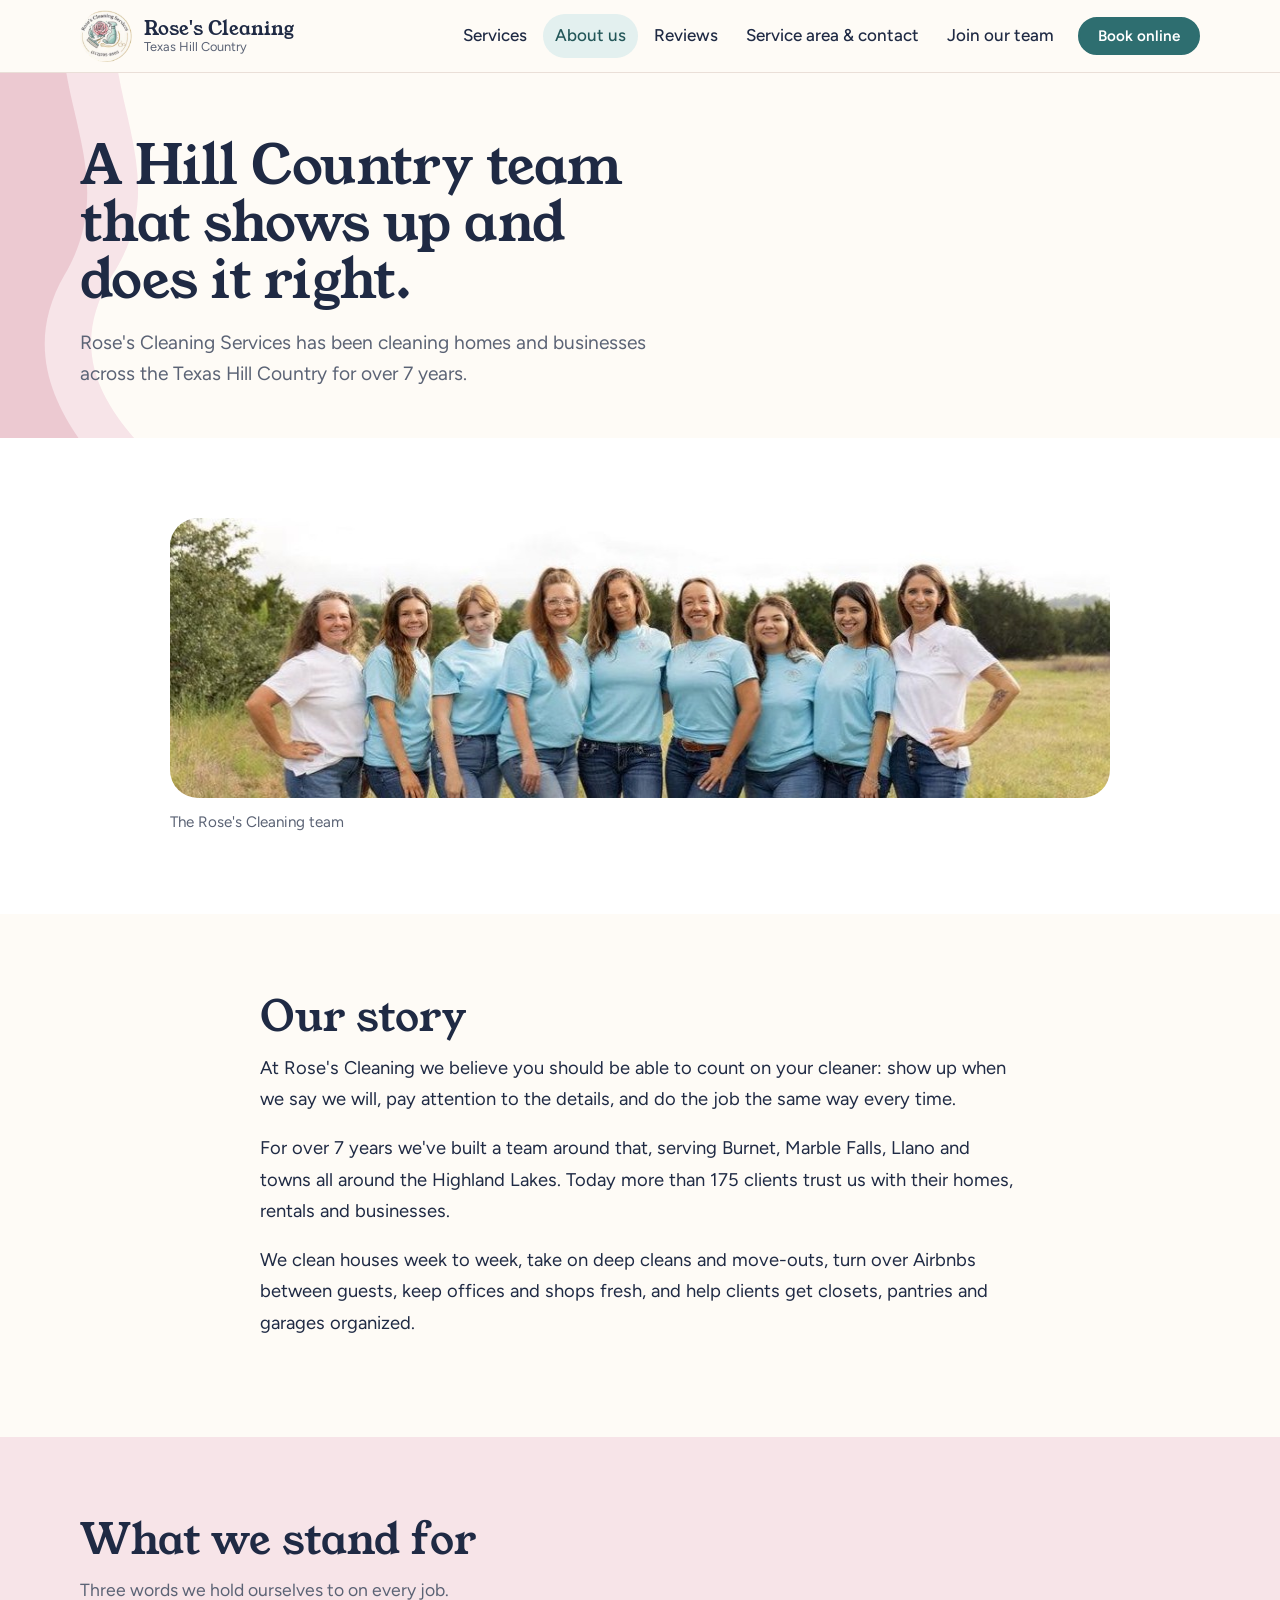
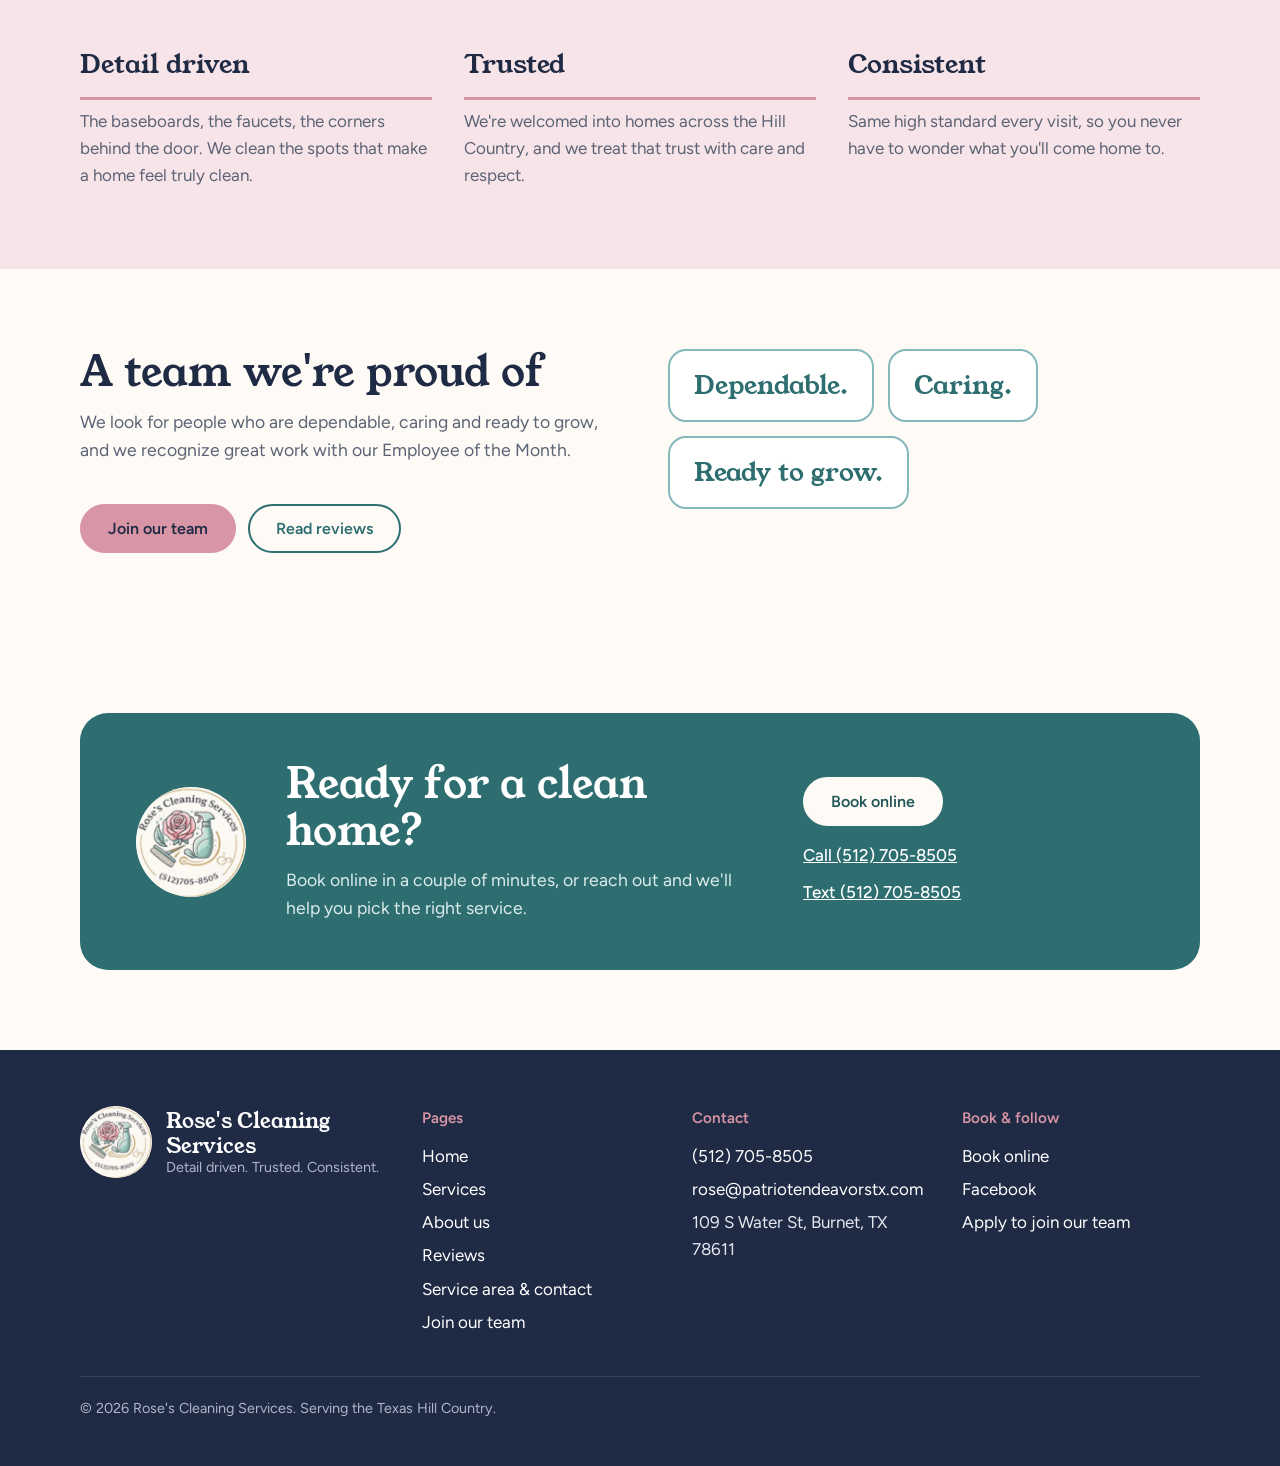
==== about.html @ 95f4df77 "Brand colors and logo, add About, Reviews, Contact and Careers pages - Teal, rose pink and cream pal" ====
<!doctype html>
<html lang="en">
<head>
  <meta charset="utf-8">
  <meta name="viewport" content="width=device-width, initial-scale=1">
  <title>About us | Rose's Cleaning Services</title>
  <meta name="description" content="Meet the Rose's Cleaning team: detail driven, trusted and consistent cleaning across the Texas Hill Country for over 7 years.">
  <link rel="preconnect" href="https://fonts.googleapis.com">
  <link rel="preconnect" href="https://fonts.gstatic.com" crossorigin>
  <link href="https://fonts.googleapis.com/css2?family=Young+Serif&family=Figtree:wght@400;500;600;700&display=swap" rel="stylesheet">
  <link rel="stylesheet" href="styles.css">
  <link rel="icon" href="images/logo.png">
</head>
<body>
  <a class="skip" href="#main">Skip to content</a>
  <div id="site-header"></div>

  <main id="main">
    <section class="page-hero">
      <svg class="swoosh swoosh-left" viewBox="0 0 520 760" aria-hidden="true">
        <path d="M0 0 H260 C150 160 330 300 220 470 C140 600 230 690 300 760 H0 Z" fill="var(--pink-soft)"/>
        <path d="M0 0 H180 C80 170 250 300 150 470 C80 590 150 690 210 760 H0 Z" fill="var(--pink)" opacity=".35"/>
      </svg>
      <div class="wrap">
        <h1>A Hill Country team that shows up and does it right.</h1>
        <p>Rose's Cleaning Services has been cleaning homes and businesses across the Texas Hill Country for over 7 years.</p>
      </div>
    </section>

    <section class="band-white">
      <div class="wrap">
        <figure class="team-photo">
          <img src="images/team.jpg" alt="The Rose's Cleaning team standing together in a Hill Country field, wearing light blue team shirts." width="936" height="280">
          <figcaption>The Rose's Cleaning team</figcaption>
        </figure>
      </div>
    </section>

    <section>
      <div class="narrow prose">
        <h2 class="section-title">Our story</h2>
        <p>At Rose's Cleaning we believe you should be able to count on your cleaner: show up when we say we will, pay attention to the details, and do the job the same way every time.</p>
        <p>For over 7 years we've built a team around that, serving Burnet, Marble Falls, Llano and towns all around the Highland Lakes. Today more than 175 clients trust us with their homes, rentals and businesses.</p>
        <p>We clean houses week to week, take on deep cleans and move-outs, turn over Airbnbs between guests, keep offices and shops fresh, and help clients get closets, pantries and garages organized.</p>
      </div>
    </section>

    <section class="band-pink">
      <div class="wrap">
        <h2 class="section-title">What we stand for</h2>
        <p class="section-intro">Three words we hold ourselves to on every job.</p>
        <div class="values">
          <div class="value">
            <h3>Detail driven</h3>
            <p>The baseboards, the faucets, the corners behind the door. We clean the spots that make a home feel truly clean.</p>
          </div>
          <div class="value">
            <h3>Trusted</h3>
            <p>We're welcomed into homes across the Hill Country, and we treat that trust with care and respect.</p>
          </div>
          <div class="value">
            <h3>Consistent</h3>
            <p>Same high standard every visit, so you never have to wonder what you'll come home to.</p>
          </div>
        </div>
      </div>
    </section>

    <section>
      <div class="wrap split">
        <div>
          <h2 class="section-title">A team we're proud of</h2>
          <p class="section-intro">We look for people who are dependable, caring and ready to grow, and we recognize great work with our Employee of the Month.</p>
          <div class="btn-row">
            <a class="btn btn-pink" href="careers.html">Join our team</a>
            <a class="btn btn-outline" href="reviews.html">Read reviews</a>
          </div>
        </div>
        <div>
          <ul class="traits">
            <li>Dependable.</li>
            <li>Caring.</li>
            <li>Ready to grow.</li>
          </ul>
        </div>
      </div>
    </section>

    <section class="book">
      <div class="wrap book-panel">
        <img src="images/logo.png" alt="">
        <div>
          <h2 class="section-title">Ready for a clean home?</h2>
          <p>Book online in a couple of minutes, or reach out and we'll help you pick the right service.</p>
        </div>
        <div class="book-actions">
          <a class="btn" data-config="bookingLink">Book online</a>
          <a data-config="phoneLink">Call <span data-config="phone"></span></a>
          <a data-config="textLink">Text <span data-config="phone"></span></a>
        </div>
      </div>
    </section>
  </main>

  <div id="site-footer"></div>
  <script src="script.js"></script>
</body>
</html>
---- styles.css ----
/* Rose's Cleaning: colors taken from their logo and graphics */
:root {
  --cream: #FEFBF6;
  --paper: #FFFFFF;
  --teal: #85B8BA;        /* "Now hiring" teal, decorative */
  --teal-soft: #E3F0EF;
  --teal-deep: #2E6E70;   /* buttons and links (readable on white) */
  --teal-dark: #235759;
  --pink: #D795A6;        /* rose pink */
  --pink-soft: #F7E4E8;
  --gold: #C9A86A;        /* logo ring */
  --ink: #1F2A44;         /* navy text from their graphics */
  --muted: #5B6375;
  --line: #EADFD8;
  --display: "Young Serif", Georgia, serif;
  --body: "Figtree", system-ui, sans-serif;
}

*, *::before, *::after { box-sizing: border-box; }
html { scroll-behavior: smooth; }
@media (prefers-reduced-motion: reduce) { html { scroll-behavior: auto; } }

body {
  margin: 0;
  font-family: var(--body);
  font-size: 1.0625rem;
  line-height: 1.6;
  color: var(--ink);
  background: var(--cream);
}
img { display: block; max-width: 100%; }
a { color: var(--teal-deep); }
:focus-visible { outline: 3px solid var(--pink); outline-offset: 3px; }

.wrap { width: min(1120px, 100% - 32px); margin-inline: auto; }
.narrow { width: min(760px, 100% - 32px); margin-inline: auto; }

.skip { position: absolute; left: -999px; top: 8px; background: var(--ink); color: #fff; padding: 8px 14px; border-radius: 8px; z-index: 20; }
.skip:focus { left: 8px; }

/* ---------- Header ---------- */
.site-header {
  position: sticky; top: 0; z-index: 10;
  background: rgba(254,251,246,.95);
  backdrop-filter: blur(8px);
  border-bottom: 1px solid var(--line);
}
.header-inner { display: flex; align-items: center; justify-content: space-between; gap: 16px; padding: 10px 0; }
.brand { display: flex; align-items: center; gap: 12px; text-decoration: none; color: var(--ink); }
.brand img { width: 52px; height: 52px; }
.brand span { font-family: var(--display); font-size: 1.2rem; line-height: 1.1; }
.brand small { display: block; font-family: var(--body); font-size: .8rem; color: var(--muted); }

.main-nav { display: flex; align-items: center; gap: 4px; }
.main-nav a:not(.btn) { color: var(--ink); text-decoration: none; font-weight: 500; padding: 8px 12px; border-radius: 999px; }
.main-nav a:not(.btn):hover { background: var(--pink-soft); }
.main-nav a[aria-current="page"] { background: var(--teal-soft); color: var(--teal-dark); }
.main-nav .btn { margin-left: 8px; }

.menu-toggle { display: none; background: none; border: 1.5px solid var(--line); border-radius: 10px; padding: 8px 12px; font: 600 .95rem var(--body); color: var(--ink); cursor: pointer; }

@media (max-width: 900px) {
  .menu-toggle { display: block; }
  .main-nav {
    display: none;
    position: absolute; left: 0; right: 0; top: 100%;
    flex-direction: column; align-items: stretch; gap: 2px;
    background: var(--cream); border-bottom: 1px solid var(--line);
    padding: 12px 16px 20px;
  }
  .main-nav.open { display: flex; }
  .main-nav .btn { margin: 10px 0 0; }
}

/* ---------- Buttons ---------- */
.btn {
  display: inline-flex; align-items: center; justify-content: center; gap: 6px;
  font: 600 1rem var(--body);
  background: var(--teal-deep); color: #fff;
  border: 2px solid var(--teal-deep); border-radius: 999px;
  padding: 13px 26px; cursor: pointer; text-decoration: none;
  transition: background .15s, border-color .15s;
}
.btn:hover { background: var(--teal-dark); border-color: var(--teal-dark); }
.btn-small { padding: 8px 18px; font-size: .95rem; }
.btn-outline { background: transparent; color: var(--teal-deep); }
.btn-outline:hover { background: var(--teal-soft); color: var(--teal-dark); }
.btn-pink { background: var(--pink); border-color: var(--pink); color: var(--ink); }
.btn-pink:hover { background: #CB8396; border-color: #CB8396; }
.btn-row { display: flex; flex-wrap: wrap; gap: 12px; }

/* ---------- Hero (home) ---------- */
.hero { position: relative; overflow: hidden; padding: 64px 0 88px; }
.swoosh { position: absolute; pointer-events: none; z-index: 0; }
.swoosh-left { left: -120px; top: -40px; width: 520px; height: 760px; }
.hero-grid { position: relative; z-index: 1; display: grid; grid-template-columns: 1fr 1.25fr; gap: 56px; align-items: center; }
.hero h1, .page-hero h1 {
  font-family: var(--display); font-weight: 400;
  font-size: clamp(2.4rem, 5.2vw, 4rem);
  line-height: 1.05; letter-spacing: -.01em;
  margin: 0 0 20px; color: var(--ink);
}
.hero h1 { max-width: 13ch; }
.lede { font-size: 1.2rem; color: var(--muted); max-width: 44ch; margin: 0 0 28px; }
.proof { margin: 28px 0 0; display: flex; align-items: center; gap: 12px; font-weight: 600; }
.proof-badge {
  flex: none; display: grid; place-items: center;
  width: 56px; height: 56px; border-radius: 50%;
  background: var(--pink-soft); border: 2px solid var(--gold);
  font-family: var(--display); font-size: 1.05rem; color: var(--ink);
}
.hero-photo { position: relative; }
.hero-photo { margin: 0; }
.hero-photo img { border-radius: 24px; width: 100%; box-shadow: 16px 16px 0 var(--teal); }

.hero-photo figcaption { margin-top: 26px; font-size: .95rem; color: var(--muted); }
@media (max-width: 860px) {
  .hero { padding: 40px 0 64px; }
  .hero-grid { grid-template-columns: 1fr; gap: 40px; }
  .swoosh-left { width: 360px; left: -180px; }
}

/* ---------- Inner page hero ---------- */
.page-hero { position: relative; overflow: hidden; padding: 64px 0 48px; }
.page-hero .wrap, .page-hero .narrow { position: relative; z-index: 1; }
.page-hero h1 { font-size: clamp(2.2rem, 4.6vw, 3.4rem); max-width: 18ch; }
.page-hero p { font-size: 1.2rem; color: var(--muted); max-width: 52ch; margin: 0; }
.page-hero .swoosh-left { height: 520px; top: -120px; }

/* ---------- Sections ---------- */
section { padding: 80px 0; }
.band-pink { background: var(--pink-soft); }
.band-teal { background: var(--teal-soft); }
.band-white { background: var(--paper); }
.section-title {
  font-family: var(--display); font-weight: 400;
  font-size: clamp(1.9rem, 3.6vw, 2.6rem);
  line-height: 1.12; margin: 0 0 12px; color: var(--ink);
}
.section-intro { color: var(--muted); max-width: 56ch; margin: 0 0 40px; font-size: 1.1rem; }
.section-head { display: flex; justify-content: space-between; align-items: end; gap: 24px; flex-wrap: wrap; margin-bottom: 36px; }
.section-head .section-intro { margin: 0; }

/* Services list */
.service-list { border-top: 2px solid var(--ink); }
.service {
  display: grid; grid-template-columns: minmax(200px, 1fr) 2fr auto;
  gap: 24px; align-items: start; padding: 28px 0;
  border-bottom: 1px solid var(--line);
}
.service h3 { font-family: var(--display); font-weight: 400; font-size: 1.5rem; margin: 0; line-height: 1.2; }
.service p { margin: 0 0 10px; color: var(--muted); max-width: 60ch; }
.service ul { margin: 0; padding-left: 18px; font-size: .975rem; columns: 2; column-gap: 28px; }
.service li::marker { color: var(--pink); }
.book-this { white-space: nowrap; font-weight: 600; color: var(--teal-deep); text-underline-offset: 4px; padding: 4px 0; }
@media (max-width: 760px) {
  .service { grid-template-columns: 1fr; gap: 10px; }
  .service ul { columns: 1; }
}

/* Steps: a real sequence */
.steps { list-style: none; padding: 0; margin: 32px 0 0; display: grid; grid-template-columns: repeat(3, 1fr); gap: 40px; counter-reset: step; }
.steps li { counter-increment: step; position: relative; padding-top: 66px; }
.steps li::before {
  content: counter(step); position: absolute; top: 0; left: 0;
  width: 50px; height: 50px; border-radius: 50%;
  display: grid; place-items: center;
  background: var(--paper); border: 2px solid var(--gold); color: var(--ink);
  font-family: var(--display); font-size: 1.4rem;
}
.steps h3 { margin: 0 0 6px; font-size: 1.2rem; }
.steps p { margin: 0; color: var(--muted); }
@media (max-width: 760px) { .steps { grid-template-columns: 1fr; gap: 28px; } }

/* Towns */
.towns { list-style: none; padding: 0; margin: 0; display: flex; flex-wrap: wrap; gap: 10px; }
.towns li { background: var(--paper); border: 1.5px solid var(--teal); border-radius: 999px; padding: 8px 16px; font-weight: 500; }

/* Area split (home + contact) */
.split { display: grid; grid-template-columns: 1fr 1fr; gap: 56px; align-items: start; }
.map { width: 100%; aspect-ratio: 4 / 3; border: 0; border-radius: 22px; background: var(--teal-soft); }
@media (max-width: 860px) { .split { grid-template-columns: 1fr; gap: 32px; } }

/* Reviews */
.review-grid { display: grid; grid-template-columns: repeat(auto-fill, minmax(300px, 1fr)); gap: 24px; }
.review { margin: 0; background: var(--paper); border-radius: 22px; padding: 28px; border-top: 6px solid var(--pink); }
.review .stars { color: var(--gold); letter-spacing: 2px; font-size: 1.1rem; margin-bottom: 10px; }
.review blockquote { margin: 0 0 16px; font-size: 1.1rem; }
.review figcaption { font-weight: 600; }
.review figcaption span { display: block; font-weight: 400; color: var(--muted); font-size: .9rem; }
.empty {
  text-align: center; padding: 56px 24px; border: 2px dashed var(--pink); border-radius: 24px; background: var(--paper);
}
.empty img { width: 96px; margin: 0 auto 16px; }
.empty h2 { font-family: var(--display); font-weight: 400; font-size: 1.8rem; margin: 0 0 8px; }
.empty p { color: var(--muted); max-width: 46ch; margin: 0 auto 24px; }
.empty .btn-row { justify-content: center; }

/* About */
.team-photo { margin: 0; }
.team-photo { max-width: 940px; }
.band-white > .wrap > .team-photo { margin-inline: auto; }
.team-photo img { width: 100%; border-radius: 28px; }
.team-photo figcaption { margin-top: 12px; color: var(--muted); font-size: .95rem; }
.prose p { font-size: 1.15rem; line-height: 1.7; margin: 0 0 18px; }
.values { display: grid; grid-template-columns: repeat(3, 1fr); gap: 32px; }
.value h3 { font-family: var(--display); font-weight: 400; font-size: 1.6rem; margin: 0 0 8px; padding-bottom: 12px; border-bottom: 3px solid var(--pink); }
.value p { margin: 0; color: var(--muted); }
@media (max-width: 760px) { .values { grid-template-columns: 1fr; gap: 24px; } }

/* Contact */
.contact-list { list-style: none; padding: 0; margin: 0; display: grid; gap: 22px; }
.contact-list strong { display: block; font-size: .9rem; color: var(--muted); font-weight: 600; }
.contact-list a, .contact-list span.v { font-size: 1.2rem; font-weight: 600; }
.contact-list span.v { color: var(--ink); }

/* Careers */
.traits { display: flex; flex-wrap: wrap; gap: 14px; margin: 0; padding: 0; list-style: none; }
.traits li { font-family: var(--display); font-size: 1.6rem; color: var(--teal-deep); background: var(--paper); border-radius: 18px; padding: 14px 24px; border: 2px solid var(--teal); }

/* Book panel */
.book-panel {
  display: grid; grid-template-columns: auto 1.4fr 1fr; gap: 40px; align-items: center;
  background: var(--teal-deep); color: #fff; border-radius: 28px; padding: 48px 56px;
}
.book-panel img { width: 110px; height: 110px; background: var(--cream); border-radius: 50%; }
.book-panel .section-title { color: #fff; }
.book-panel p { color: #DCEDEC; font-size: 1.1rem; max-width: 44ch; margin: 0; }
.book-actions { display: grid; gap: 10px; justify-items: start; }
.book-actions .btn { background: var(--cream); border-color: var(--cream); color: var(--teal-dark); margin-bottom: 6px; }
.book-actions .btn:hover { background: var(--pink-soft); border-color: var(--pink-soft); }
.book-actions a:not(.btn) { color: #fff; font-weight: 500; }
@media (max-width: 860px) {
  .book-panel { grid-template-columns: 1fr; padding: 36px 24px; gap: 24px; border-radius: 22px; }
  .book-panel img { width: 84px; height: 84px; }
}

/* FAQ */
details { border-bottom: 1px solid var(--line); }
summary { cursor: pointer; font-weight: 600; font-size: 1.1rem; padding: 18px 0; list-style: none; display: flex; justify-content: space-between; gap: 16px; }
summary::-webkit-details-marker { display: none; }
summary::after { content: "+"; font-family: var(--display); font-size: 1.5rem; line-height: 1; color: var(--pink); }
details[open] summary::after { content: "–"; }
details p { margin: 0 0 18px; color: var(--muted); max-width: 60ch; }

/* ---------- Footer ---------- */
.site-footer { background: var(--ink); color: #E4E7EF; padding: 56px 0 32px; }
.footer-grid { display: grid; grid-template-columns: 1.3fr 1fr 1fr 1fr; gap: 32px; }
.footer-brand { display: flex; gap: 14px; align-items: center; align-self: start; }
.footer-brand img { width: 72px; height: 72px; background: var(--cream); border-radius: 50%; }
.footer-brand p { margin: 0; font-family: var(--display); font-size: 1.3rem; color: #fff; line-height: 1.2; }
.footer-brand small { display: block; font-family: var(--body); font-size: .9rem; color: #AEB5C6; }
.site-footer h2 { font-size: .95rem; color: var(--pink); margin: 0 0 12px; font-weight: 600; }
.site-footer ul { list-style: none; padding: 0; margin: 0; display: grid; gap: 6px; }
.site-footer a { color: #fff; text-decoration: none; }
.site-footer a:hover { text-decoration: underline; }
.footer-bottom { margin-top: 40px; padding-top: 20px; border-top: 1px solid #36405A; color: #AEB5C6; font-size: .9rem; }
@media (max-width: 860px) { .footer-grid { grid-template-columns: 1fr 1fr; } .footer-brand { grid-column: 1 / -1; } }
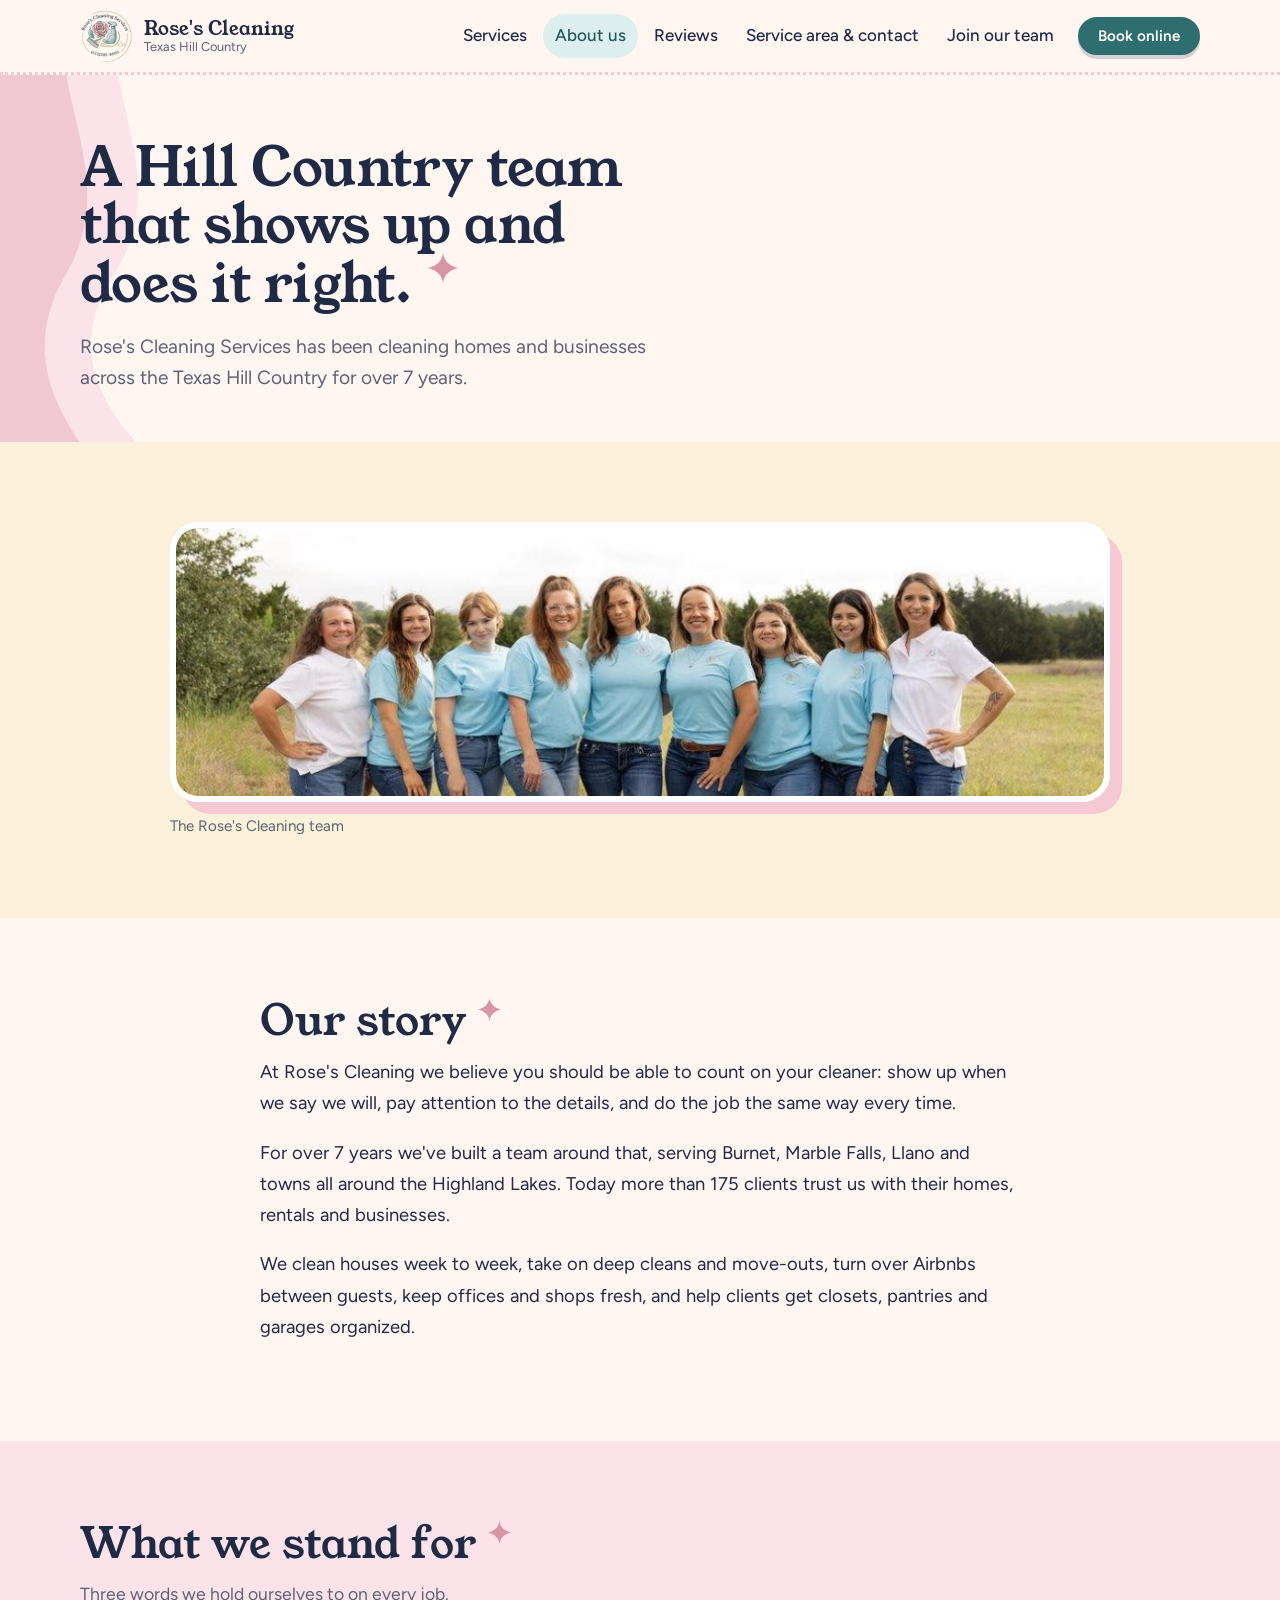
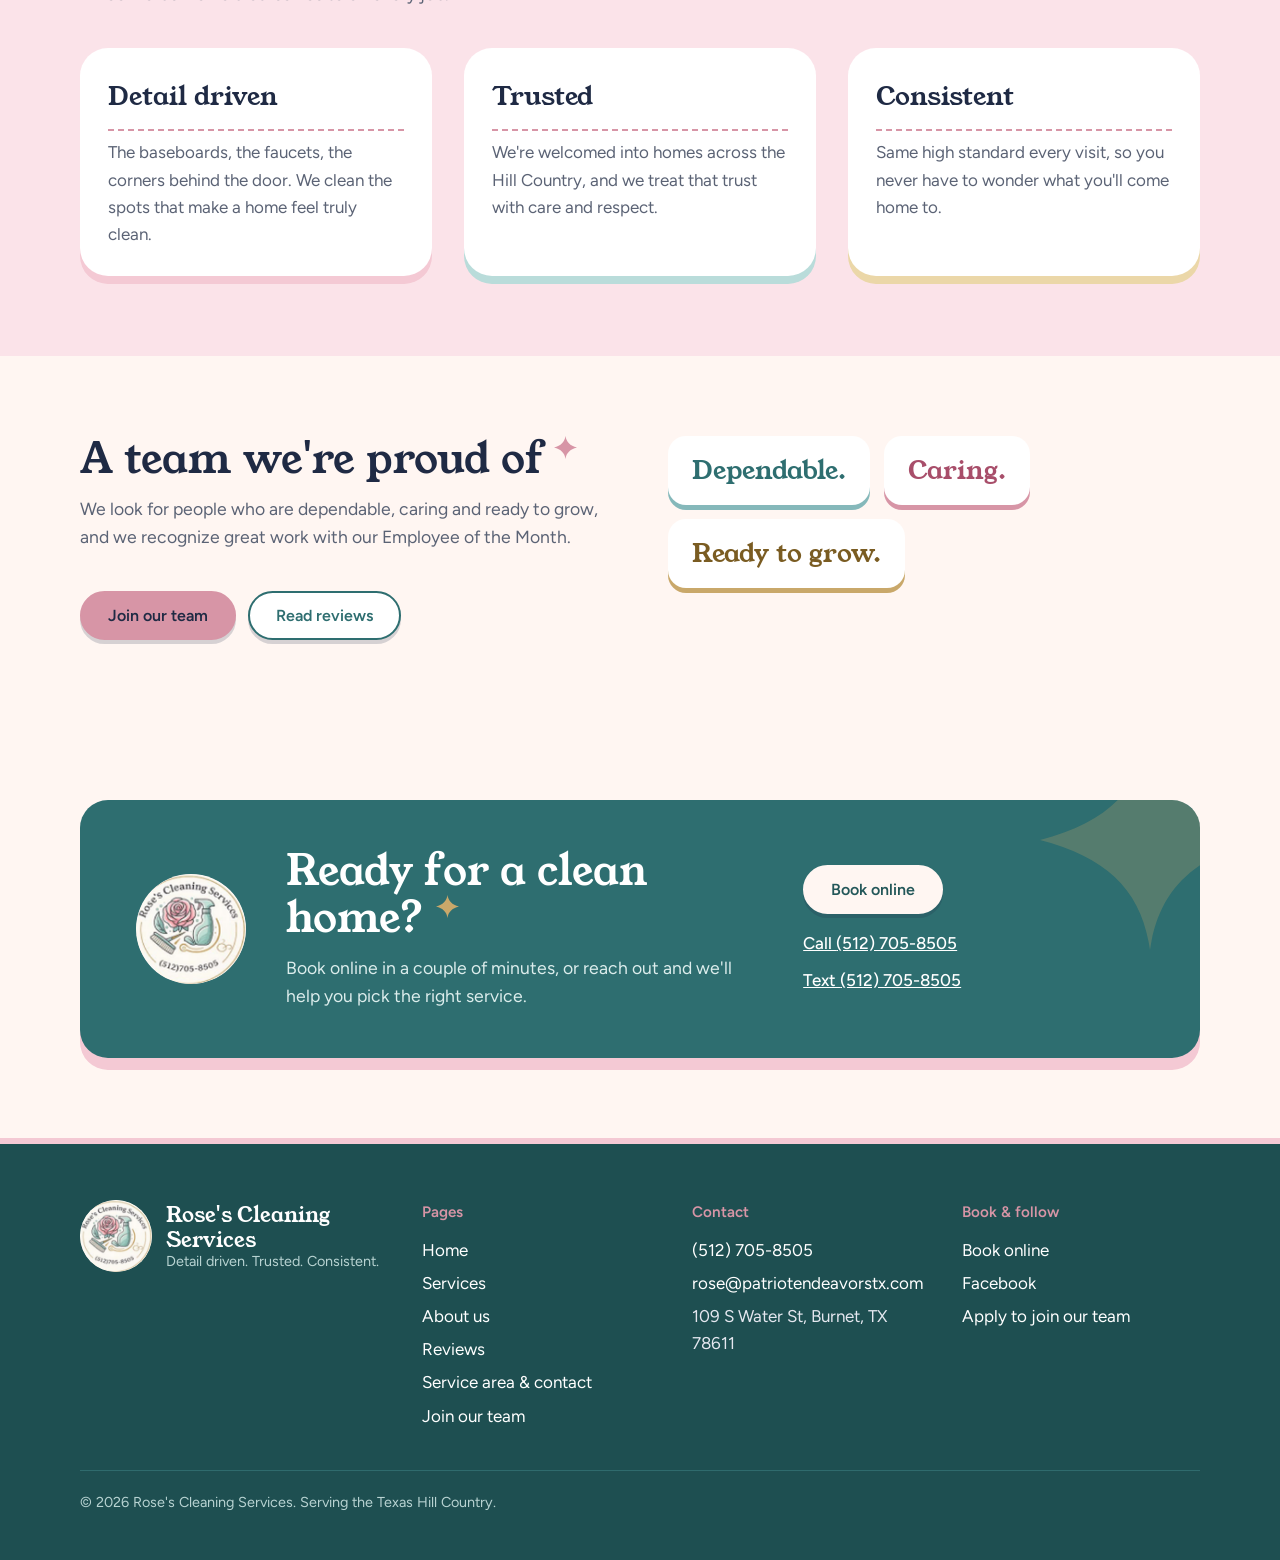
==== commit 7e48c465: "Cuter, more colorful look: pastel bands, sparkles, scallops, service cards Co-Authored-By: Claude Op" ====
--- a/about.html
+++ b/about.html
@@ -8,7 +8,7 @@
   <link rel="preconnect" href="https://fonts.googleapis.com">
   <link rel="preconnect" href="https://fonts.gstatic.com" crossorigin>
   <link href="https://fonts.googleapis.com/css2?family=Young+Serif&family=Figtree:wght@400;500;600;700&display=swap" rel="stylesheet">
-  <link rel="stylesheet" href="styles.css">
+  <link rel="stylesheet" href="styles.css?v=6">
   <link rel="icon" href="images/logo.png">
 </head>
 <body>
@@ -103,6 +103,6 @@
   </main>
 
   <div id="site-footer"></div>
-  <script src="script.js"></script>
+  <script src="script.js?v=6"></script>
 </body>
 </html>
--- a/styles.css
+++ b/styles.css
@@ -256,3 +256,122 @@
 .site-footer a:hover { text-decoration: underline; }
 .footer-bottom { margin-top: 40px; padding-top: 20px; border-top: 1px solid #36405A; color: #AEB5C6; font-size: .9rem; }
 @media (max-width: 860px) { .footer-grid { grid-template-columns: 1fr 1fr; } .footer-brand { grid-column: 1 / -1; } }
+
+/* "Roses" in the home headline: her name, so it stands out */
+.rose-name { font-weight: 700; color: var(--teal-deep); -webkit-text-stroke: .6px currentColor; }
+
+/* ==================================================================
+   Cute & colorful layer: pastel bands, sparkles, scallops, cards
+================================================================== */
+:root {
+  --cream: #FFF6F2;
+  --pink-soft: #FBE3E9;
+  --pink-mid: #F4C9D4;
+  --teal-soft: #DCEFEE;
+  --butter: #FBF0D9;
+  --sparkle: url("data:image/svg+xml,%3Csvg xmlns='http://www.w3.org/2000/svg' viewBox='0 0 24 24'%3E%3Cpath d='M12 0c.9 6.4 4.6 10.1 12 12-7.4 1.9-11.1 5.6-12 12-.9-6.4-4.6-10.1-12-12C7.4 10.1 11.1 6.4 12 0z' fill='%23D795A6'/%3E%3C/svg%3E");
+  --sparkle-gold: url("data:image/svg+xml,%3Csvg xmlns='http://www.w3.org/2000/svg' viewBox='0 0 24 24'%3E%3Cpath d='M12 0c.9 6.4 4.6 10.1 12 12-7.4 1.9-11.1 5.6-12 12-.9-6.4-4.6-10.1-12-12C7.4 10.1 11.1 6.4 12 0z' fill='%23C9A86A'/%3E%3C/svg%3E");
+}
+
+/* No plain white bands anywhere */
+.band-white { background: var(--butter); }
+.band-pink { background: var(--pink-soft); --band: var(--pink-soft); }
+.band-teal { background: var(--teal-soft); --band: var(--teal-soft); }
+.band-white { --band: var(--butter); }
+.site-header { background: rgba(255,246,242,.95); border-bottom: 3px dotted var(--pink-mid); }
+
+/* Scalloped edges */
+.scallop, .scallop-top { position: relative; }
+.scallop::after, .scallop-top::before {
+  content: ""; position: absolute; left: 0; right: 0; height: 18px; z-index: 1; pointer-events: none;
+  background-size: 36px 18px; background-repeat: repeat-x;
+}
+.scallop::after { bottom: -17px; background-image: radial-gradient(circle at 18px 0, var(--band) 17.5px, transparent 18.5px); }
+.scallop-top::before { top: -17px; background-image: radial-gradient(circle at 18px 18px, var(--band) 17.5px, transparent 18.5px); }
+
+/* Sparkle after every section title */
+.section-title::after, .page-hero h1::after {
+  content: ""; display: inline-block; width: .55em; height: .55em; margin-left: .3em;
+  background: var(--sparkle) center / contain no-repeat; vertical-align: .35em;
+}
+.book-panel .section-title::after { background-image: var(--sparkle-gold); }
+
+/* Hero sparkles + pink photo frame */
+.hero-photo { position: relative; }
+.hero-photo img { border-radius: 32px; box-shadow: 14px 14px 0 var(--pink-mid), -10px -10px 0 var(--teal-soft); border: 6px solid #fff; }
+.sparkle { position: absolute; background: var(--sparkle) center / contain no-repeat; z-index: 2; }
+.sparkle.s1 { width: 42px; height: 42px; top: -26px; right: 30px; }
+.sparkle.s2 { width: 24px; height: 24px; top: 4px; right: -6px; background-image: var(--sparkle-gold); }
+.sparkle.s3 { width: 30px; height: 30px; bottom: 40px; left: -22px; }
+.rose-name { color: #C2607C; }
+
+/* Pill buttons with a little bounce */
+.btn { box-shadow: 0 4px 0 rgba(31,42,68,.18); transition: transform .12s, box-shadow .12s, background .15s; }
+.btn:hover { transform: translateY(-2px); box-shadow: 0 6px 0 rgba(31,42,68,.18); }
+.btn:active { transform: translateY(1px); box-shadow: 0 2px 0 rgba(31,42,68,.18); }
+.btn-outline { background: #fff; }
+@media (prefers-reduced-motion: reduce) { .btn, .btn:hover, .btn:active { transform: none; } }
+
+/* Services as colorful cards */
+.service-list { border-top: 0; display: grid; grid-template-columns: repeat(auto-fit, minmax(300px, 1fr)); gap: 24px; }
+.service {
+  display: flex; flex-direction: column; gap: 10px;
+  padding: 28px; border: 0; border-radius: 28px;
+  background: #fff; box-shadow: 0 10px 0 var(--card-edge);
+}
+.service.tint-0 { background: #FFF9FA; --card-edge: var(--pink-mid); }
+.service.tint-1 { background: #F7FCFB; --card-edge: #B9DCDA; }
+.service.tint-2 { background: #FFFCF4; --card-edge: #EBD7A8; }
+.service-icon {
+  width: 60px; height: 60px; border-radius: 50%; display: grid; place-items: center;
+  background: var(--card-edge);
+}
+.service-icon svg { width: 32px; height: 32px; fill: none; stroke: var(--ink); stroke-width: 1.8; stroke-linecap: round; stroke-linejoin: round; }
+.service h3 { font-size: 1.55rem; }
+.service p { margin: 0; }
+.service ul { columns: 1; list-style: none; padding: 0; margin: 4px 0 8px; display: grid; gap: 4px; }
+.service li { padding-left: 24px; position: relative; }
+.service li::before { content: ""; position: absolute; left: 0; top: .35em; width: 14px; height: 14px; background: var(--sparkle) center / contain no-repeat; }
+.service .btn { margin-top: auto; align-self: flex-start; }
+
+/* Steps as little cards with pink number bubbles */
+.steps li { background: #fff; border-radius: 28px; padding: 76px 26px 28px; box-shadow: 0 8px 0 var(--pink-mid); }
+.steps li::before { top: 22px; left: 26px; background: var(--pink-soft); border: 2px dashed var(--pink); }
+
+/* Colorful town pills */
+.towns li { border: 0; background: #fff; box-shadow: 0 3px 0 var(--teal); }
+.towns li:nth-child(3n+2) { background: var(--pink-soft); box-shadow: 0 3px 0 var(--pink); }
+.towns li:nth-child(3n+3) { background: var(--butter); box-shadow: 0 3px 0 var(--gold); }
+
+/* Rounded FAQ bubbles */
+details { background: #fff; border: 0; border-radius: 20px; padding: 0 22px; margin-bottom: 12px; box-shadow: 0 4px 0 var(--pink-mid); }
+details p { margin-bottom: 20px; }
+
+/* Values, reviews, contact & traits get the same soft card treatment */
+.value { background: #fff; border-radius: 28px; padding: 28px; box-shadow: 0 8px 0 var(--pink-mid); }
+.value:nth-child(2) { box-shadow: 0 8px 0 #B9DCDA; }
+.value:nth-child(3) { box-shadow: 0 8px 0 #EBD7A8; }
+.value h3 { border-bottom: 2px dashed var(--pink); }
+.review { box-shadow: 0 8px 0 var(--pink-mid); border-top: 0; }
+.empty { border-radius: 32px; background: #fff; }
+.traits li { box-shadow: 0 5px 0 var(--teal); border: 0; }
+.traits li:nth-child(2) { color: #A84E6A; box-shadow: 0 5px 0 var(--pink); }
+.traits li:nth-child(3) { color: #7A5C22; box-shadow: 0 5px 0 var(--gold); }
+.team-photo img { border: 6px solid #fff; box-shadow: 12px 12px 0 var(--pink-mid); }
+.map { border: 6px solid #fff; box-shadow: 12px 12px 0 var(--teal-soft); }
+
+/* Booking panel: pink with a scalloped teal border feel */
+.book-panel { background: var(--teal-deep); box-shadow: 0 12px 0 var(--pink-mid); position: relative; overflow: hidden; }
+.book-panel::after {
+  content: ""; position: absolute; width: 220px; height: 220px; right: -60px; top: -70px;
+  background: var(--sparkle-gold) center / contain no-repeat; opacity: .25; pointer-events: none;
+}
+.book-panel > * { position: relative; z-index: 1; }
+
+/* Footer: deep teal instead of navy */
+.site-footer { background: #1E4F51; border-top: 6px solid var(--pink-mid); }
+.footer-bottom { border-top-color: #2F6B6D; color: #B8D3D2; }
+.footer-brand small { color: #B8D3D2; }
+.service-help { background: var(--pink-mid); box-shadow: 0 10px 0 var(--pink); align-items: center; text-align: center; justify-content: center; }
+.service-help img { width: 110px; height: 110px; }
+.service-help .btn { align-self: center; margin-top: 8px; }
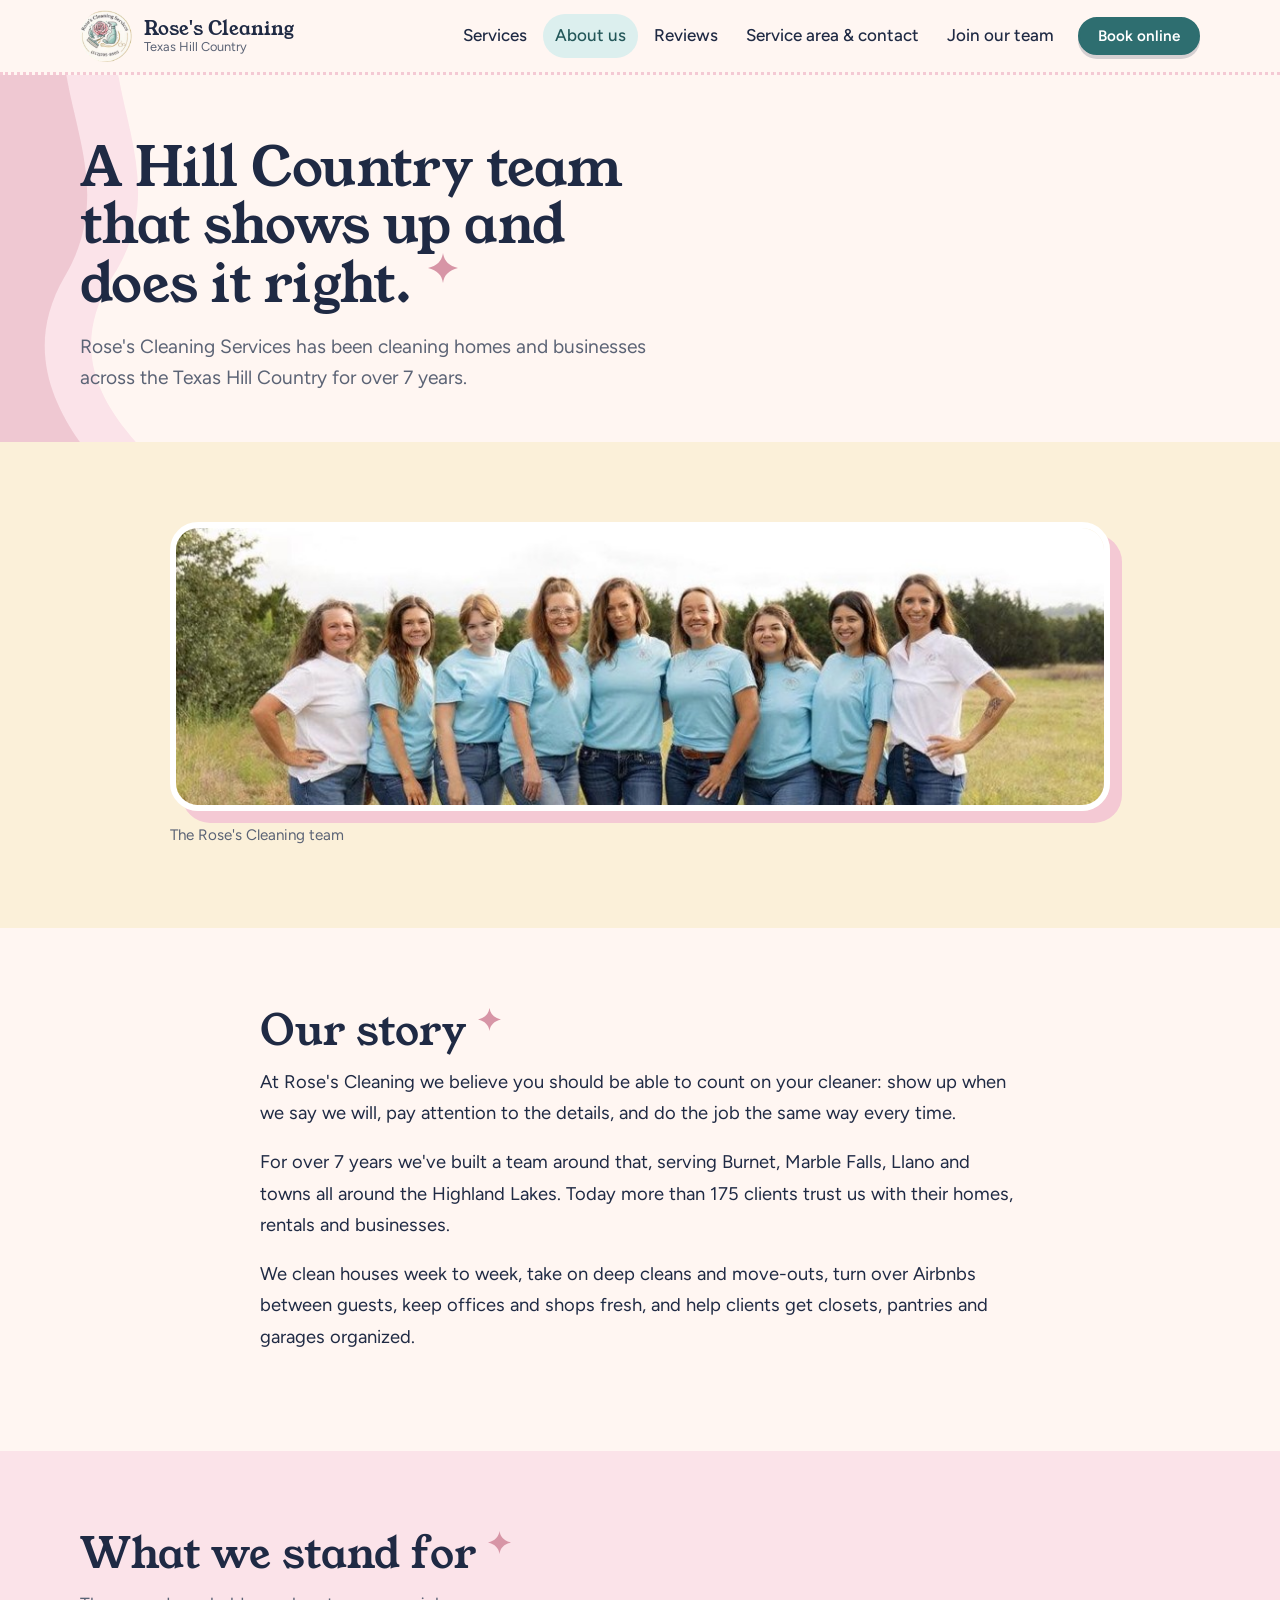
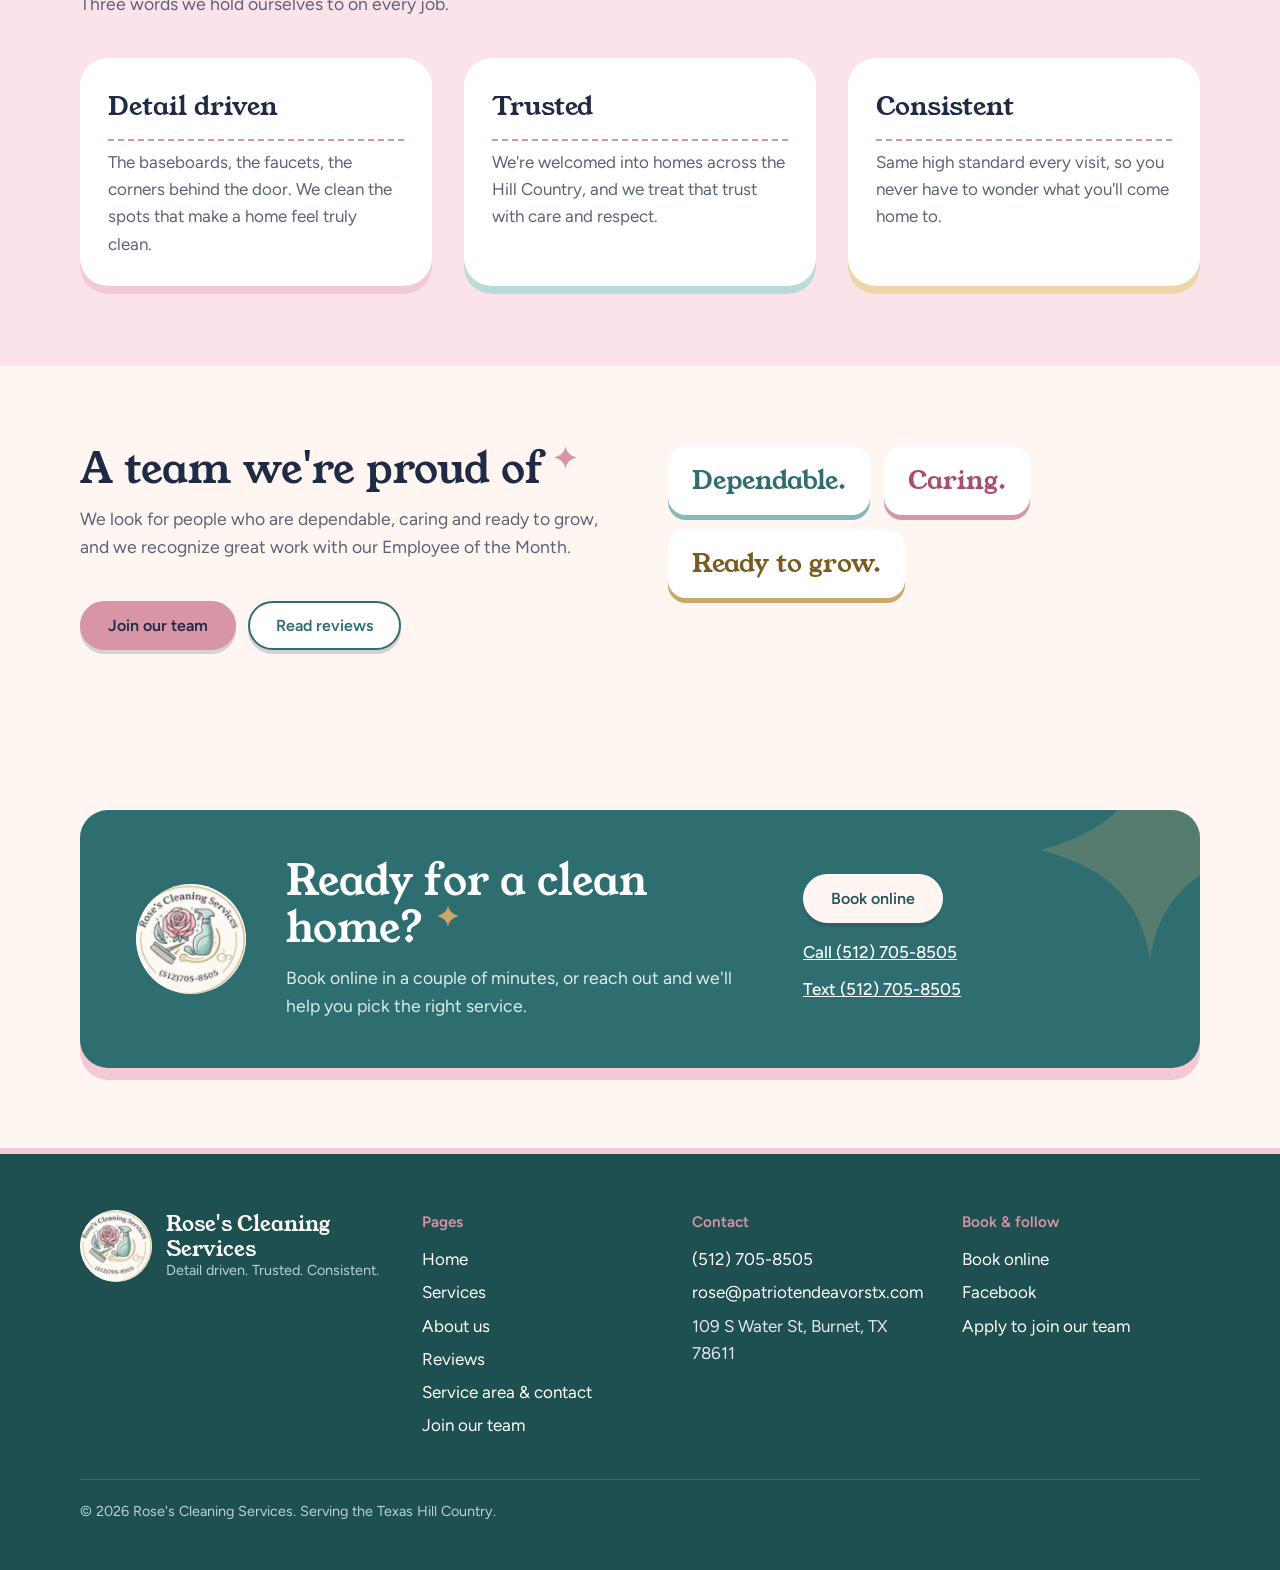
==== commit 30e78368: "Bigger full-width team photo on home, stop images stretching Co-Authored-By: Claude Opus 5.5 <norepl" ====
--- a/about.html
+++ b/about.html
@@ -8,7 +8,7 @@
   <link rel="preconnect" href="https://fonts.googleapis.com">
   <link rel="preconnect" href="https://fonts.gstatic.com" crossorigin>
   <link href="https://fonts.googleapis.com/css2?family=Young+Serif&family=Figtree:wght@400;500;600;700&display=swap" rel="stylesheet">
-  <link rel="stylesheet" href="styles.css?v=6">
+  <link rel="stylesheet" href="styles.css?v=7">
   <link rel="icon" href="images/logo.png">
 </head>
 <body>
@@ -103,6 +103,6 @@
   </main>
 
   <div id="site-footer"></div>
-  <script src="script.js?v=6"></script>
+  <script src="script.js?v=7"></script>
 </body>
 </html>
--- a/styles.css
+++ b/styles.css
@@ -375,3 +375,22 @@
 .service-help { background: var(--pink-mid); box-shadow: 0 10px 0 var(--pink); align-items: center; text-align: center; justify-content: center; }
 .service-help img { width: 110px; height: 110px; }
 .service-help .btn { align-self: center; margin-top: 8px; }
+
+/* Never stretch photos: keep their natural shape */
+img { height: auto; }
+
+/* Home hero: headline + intro side by side, team photo full width below */
+.hero-grid { grid-template-columns: 1.1fr 1fr; align-items: end; gap: 24px 56px; }
+.hero h1 { max-width: 12ch; margin: 0; }
+.hero-side .lede { margin-bottom: 24px; }
+.hero-side .proof { margin-top: 22px; }
+.hero-photo { grid-column: 1 / -1; margin: 40px 0 0; }
+.hero-photo img { width: 100%; }
+.hero-photo figcaption { text-align: center; margin-top: 28px; font-size: 1rem; }
+.sparkle.s1 { width: 56px; height: 56px; top: -30px; right: 40px; }
+.sparkle.s2 { width: 30px; height: 30px; top: 10px; right: -12px; }
+.sparkle.s3 { width: 40px; height: 40px; bottom: 60px; left: -24px; }
+@media (max-width: 860px) {
+  .hero-grid { grid-template-columns: 1fr; }
+  .hero-photo { margin-top: 16px; }
+}
